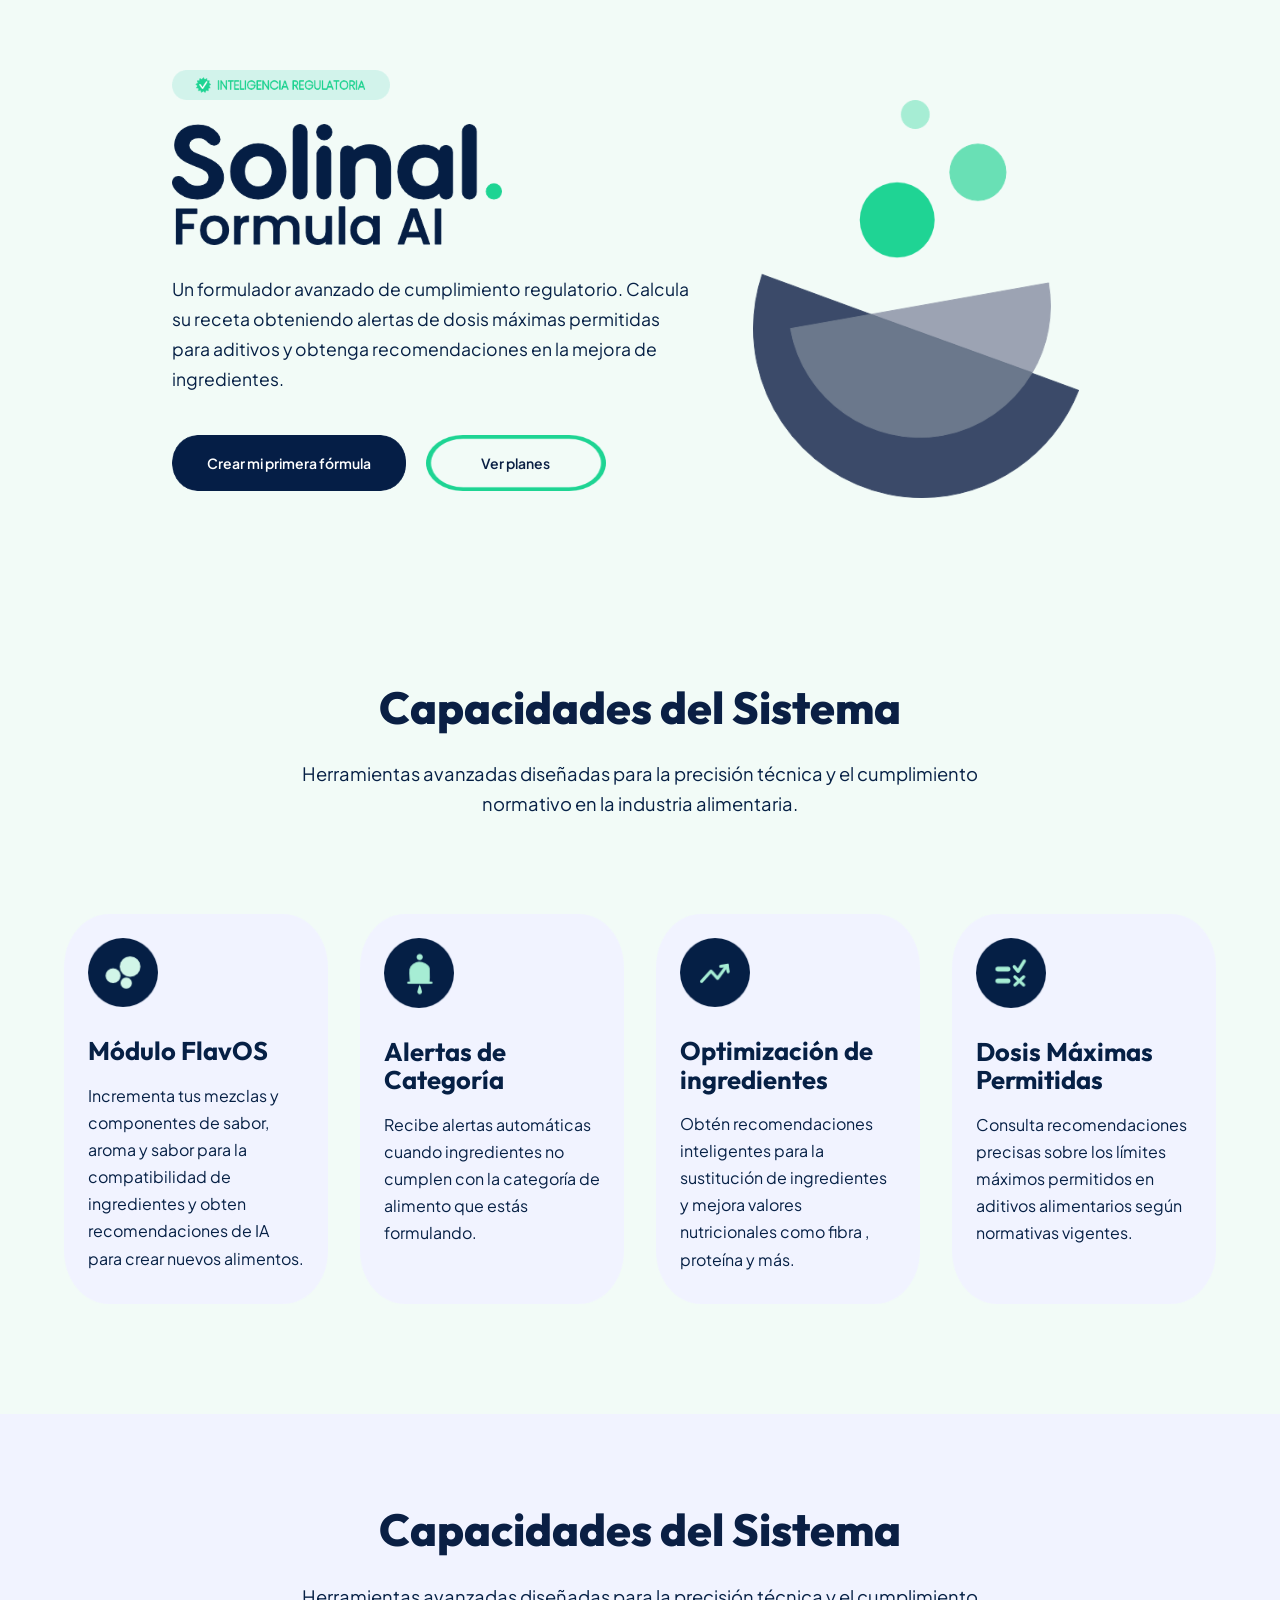
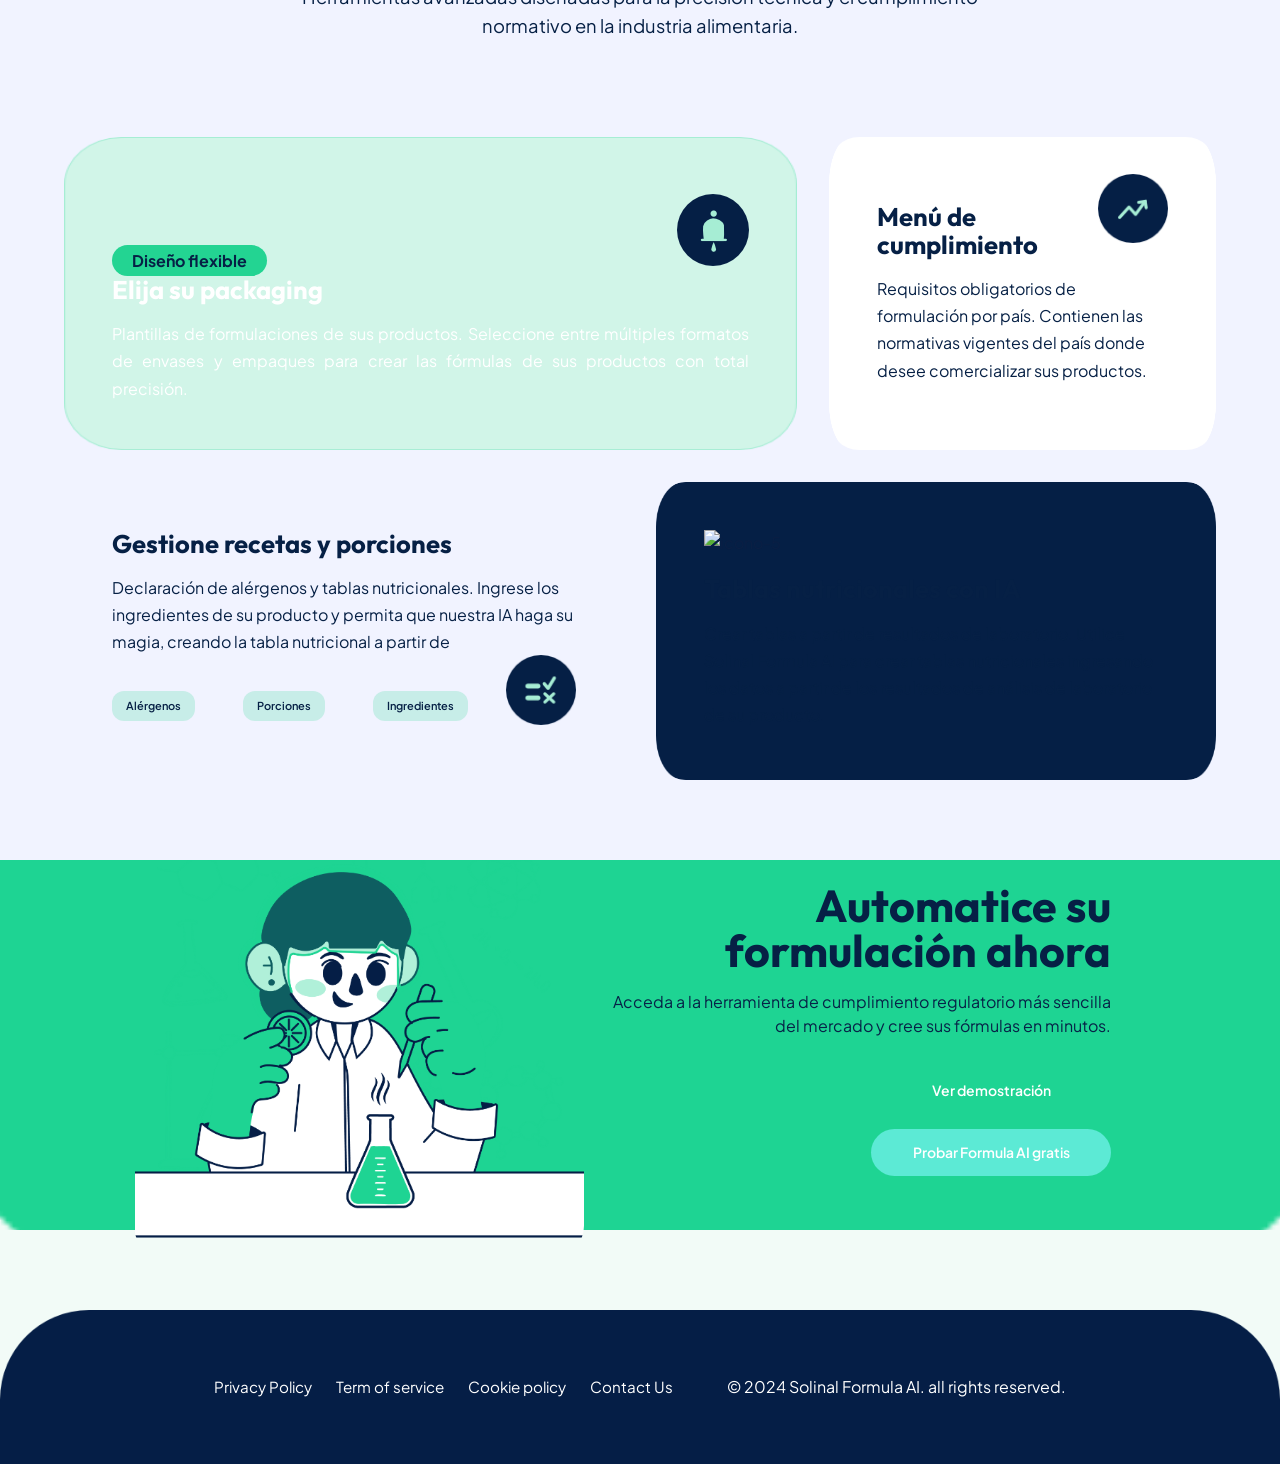
==== Formula/index.html @ 3f22facf "Formula" ====
<!DOCTYPE html>
<html lang="es">
<head>
    <meta charset="UTF-8">
    <meta name="viewport" content="width=device-width, initial-scale=1.0">
    <title>Solinal Formula AI</title>
    <link href="https://fonts.googleapis.com/css2?family=Outfit:wght@400;500;600;700;800&family=Plus+Jakarta+Sans:wght@400;500;600;700&display=swap" rel="stylesheet">
    <link rel="stylesheet" href="styles.css">
</head>
<body>
    <!-- Hero Section -->
    <section class="hero" id="home">
        <div class="hero-content">
            <div class="badge">
                <img src="images/INTELIGENCIA%20REGULATORIA.png" alt="INTELIGENCIA REGULATORIA" class="badge-img" />
            </div>
            <img src="images/Formula Ai.png" alt="Solinal Formula AI" class="hero-title-image" />
            <p>
                Un formulador avanzado de cumplimiento regulatorio.
                Calcula su receta obteniendo alertas de dosis máximas permitidas 
                para aditivos y obtenga recomendaciones en la mejora de ingredientes.
            </p>
            <div class="hero-actions">
                <a href="#demo" class="btn btn-hero-primary btn-hero-disenar">Crear mi primera fórmula</a>
                <a href="#plans" class="btn btn-secondary btn-ver-planes">Ver planes</a>
            </div>
        </div>
        
        <div class="hero-visual">
            <div class="formula-placeholder">
                <img src="images/Logo.png" alt="Logo Solinal Formula AI" class="formula-logo" />
            </div>
        </div>
    </section>

    <!--Capacidades-->

    <section class="capacidades-section-2">
        <h2 class="capacidades-title">Capacidades del Sistema</h2>
        <p class="capacidades-subtitle">
            Herramientas avanzadas diseñadas para la precisión técnica 
            y el cumplimiento normativo en la industria alimentaria.
        </p>
        
        <div class="capacidades-grid">
            
            <!-- CARD 1 -->
            <div class="capacidad-card light card-1">
                <img src="images/icono 1.png" alt="Icono 1" class="capacidad-icon">
                <h3>Módulo FlavOS</h3>
                <p>
                    Incrementa tus mezclas y componentes de sabor, aroma y sabor 
                    para la compatibilidad de ingredientes y obten recomendaciones 
                    de IA para crear nuevos alimentos.
                </p>
            </div>
            
            <!-- CARD 2 -->
            <div class="capacidad-card light card-1">
                <img src="images/icono 2.png" alt="Icono 2" class="capacidad-icon">
                <h3>Alertas de Categoría</h3>
                <p>
                    Recibe alertas automáticas cuando ingredientes no cumplen 
                    con la categoría de alimento que estás formulando.
                </p>
            </div>
            
            <!-- CARD 3 -->
            <div class="capacidad-card light card-1">
                <img src="images/icono 3.png" alt="Icono 3" class="capacidad-icon">
                <h3>Optimización de ingredientes</h3>
                <p>
                    Obtén recomendaciones inteligentes para la sustitución
                     de ingredientes y mejora valores nutricionales como fibra
                     , proteína y más.
                </p>
            </div>
            
            <!-- CARD 4 -->
            <div class="capacidad-card light card-1">
                <img src="images/icono 4.png" alt="Icono 4" class="capacidad-icon">
                <h3>Dosis Máximas Permitidas</h3>
                <p>
                    Consulta recomendaciones precisas sobre los límites máximos permitidos
                     en aditivos alimentarios según normativas vigentes.
                </p>
            </div>

        </div>
    </section>
    
    <!--copia de arquitectura-->
    <section class="arquitectura-section-2">
        <h2 class="section-title-2">Capacidades del Sistema</h2>
        <p class="section-subtitle-2">
            Herramientas avanzadas diseñadas para la precisión técnica 
            y el cumplimiento normativo en la industria alimentaria.
        </p>
        
        <div class="features-grid-2">
            <div class="feature-card-2 light card-1-2">
                <div class="packaging">
                    <p class="Diseño">Diseño flexible</p>
                    <img src="images/icono 2.png" alt="Icono 2" class="icono-2">
                </div>  
                <h3>Elija su packaging</h3>
                <p>
                    Plantillas de formulaciones de sus productos. Seleccione
                    entre múltiples formatos de envases y empaques para 
                    crear las fórmulas de sus productos 
                    con total precisión.
                </p>
            </div>
            
            <div class="feature-card-2 dark card-2-2">
                <div class="header-card">
                    <h3>Menú de cumplimiento</h3>
                    <img src="images/icono 3.png" alt="icono 3" class="icono-3">
                </div>
                <p>
                    Requisitos obligatorios de formulación por país. Contienen 
                    las normativas vigentes del país donde desee comercializar
                     sus productos.
                </p>
            </div>
            
            <div class="feature-card-2 dark card-3-2">
                <h3>Gestione recetas y porciones</h3>
                <p>
                    Declaración de alérgenos y tablas nutricionales. Ingrese
                     los ingredientes de su producto y permita que nuestra IA 
                     haga su magia, creando la tabla nutricional a partir de
                </p>
                <div class="header-icons">
                    <div class="export-icons">
                        <div class="icon-placeholder">Alérgenos</div>
                        <div class="icon-placeholder">Porciones</div>
                        <div class="icon-placeholder">Ingredientes</div>
                    </div>
                    <div>
                        <img src="images/icono 4.png" alt="icono 4" class="icono-4">
                    </div>
                </div>
            </div>
            
            <div class="feature-card-2 light card-4-2">
                <img src="images/icono 5.png" alt="icono-5" class="icono-5">
                <h3>Tablas nutricionales con IA</h3>
                <p>
                    Crear tablas a partir de resultados de laboratorio. Utilice 
                    Solinal Formula AI para crear tablas nutricionales ingresando 
                    los datos a partir de los resultados de análisis de laboratorio
                     de su producto.
                </p>
            </div>
        </div>
    </section>
    
    <!-- CTA Final -->
    <section class="cta-section">
        <div class="scientist-placeholder"></div>
        
        <div class="cta-content">
            <h2>Automatice su formulación ahora</h2>
            <p>
                Acceda a la herramienta de cumplimiento regulatorio más
                 sencilla del mercado y cree sus fórmulas en minutos.
            </p>
            <div>
                <a href="#trial" class="btn btn-primary">Ver demostración</a>
                <a href="#trial" class="btn btn-tertiary">Probar Formula AI gratis</a>
            </div>
        </div>
    </section>
    
    <footer class="footer">
        <ul class="footer-links">
            <li><a href="#privacy">Privacy Policy</a></li>
            <li><a href="#terms">Term of service</a></li>
            <li><a href="#cookies">Cookie policy</a></li>
            <li><a href="#contact">Contact Us</a></li>
        </ul>
        <div class="footer-copyright">
            © 2024 Solinal Formula AI. all rights reserved.
        </div>
    </footer>
</body>
</html>
---- Formula/styles.css ----
:root {
    --primary-green: #5CEAD5;
    --primary-navy: #0A1F44;
    --bg-light: #ffffff;
    --bg-white: #FFFFFF;
    --text-dark: #0A1F44;
    --text-gray: #062045;
    --accent-mint: #E0F7F4;
    --font-display: 'Outfit', sans-serif;   
    --font-body: 'Plus Jakarta Sans', sans-serif;
    --fondo-alto: 1500px;
}

* {
    margin: 0;
    padding: 0;
    box-sizing: border-box;
}

html {
    min-height: 100%;
    height: 100%;
}

body {
    position: relative;
    min-height: 100vh;
    min-height: 100%;
    height: 100%;
    font-family: var(--font-body);
    color: var(--text-dark);
    line-height: 1.6;
    overflow-x: hidden;
    animation: fadeIn 0.5s ease;
    background-image: url('images/fondo.png');
    background-position: center top;
    background-size:  100%;
    background-repeat: no-repeat;
    background-attachment: fixed;
    margin-top: -90px;
}

.navbar {
    position: fixed;
    top: 0;
    width: 100%;
    background: var(--bg-white);
    padding: 1.2rem 5%;
    display: flex;
    justify-content: space-between;
    align-items: center;
    z-index: 1000;
    box-shadow: 0 2px 10px rgba(0,0,0,0.05);
    animation: slideDown 0.6s ease;
}

@keyframes slideDown {
    from { transform: translateY(-100%); opacity: 0; }
    to { transform: translateY(0); opacity: 1; }
}

.logo-placeholder {
    width: 64px;
    height: 64px;
    border-radius: 14px;
    display: flex;
    align-items: center;
    justify-content: center;
    overflow: hidden;
    margin-top: -50px;
    margin-bottom: -50px;
}

.logo-placeholder::after {
    content: '';
}

.logo-image {
    width: 200px;
    height: 100px;
    object-fit: contain;
}

.nav-links {
    display: flex;
    gap: 2.5rem;
    list-style: none;
    align-items: center;
}

.nav-links a {
    text-decoration: none;
    color: var(--text-dark);
    font-weight: 500;
    font-size: 15px;
    transition: color 0.3s ease;
}

.nav-links a:hover {
    color: var(--primary-green);
}

.nav-links a.active {
    color: var(--primary-green);
}

.nav-actions {
    display: flex;
    gap: 1rem;
    align-items: center;
}

.btn {
    padding: 0.75rem 1.8rem;
    border-radius: 25px;
    font-weight: 600;
    font-size: 14px;
    cursor: pointer;
    transition: all 0.3s ease;
    text-decoration: none;
    display: inline-block;
    border: none;
    font-family: var(--font-body);
}

.btn-login {
    background: transparent;
    color: var(--text-dark);
}

.btn-login:hover {
    color: var(--primary-green);
}

.btn-primary {
    background-image: url('images/ver demostracion.png');
    background-repeat: no-repeat;
    background-position: center;
    background-size: contain; /* 🔥 evita deformación */
    background-color: transparent;
    color: white;

    image-rendering: -webkit-optimize-contrast; /* 🔥 mejora nitidez */
    image-rendering: crisp-edges;
}

.btn-primary:hover {
    transform: translateY(-2px);
    box-shadow: 0 6px 20px rgba(92, 234, 213, 0.4);
}

.btn-started {
    background-image: url('images/Get%20started.png');
    background-repeat: no-repeat;
    background-position: center;
    background-size: 100% 100%;
    background-color: transparent;
    color: white;
}

.btn-started:hover {
    filter: brightness(0.95);
}

.btn-secondary {
    background: transparent;
    color: var(--primary-green);
    border: 2px solid var(--primary-green);
}

.btn-secondary:hover {
    background: var(--primary-green);
    color: white;
}

.hero {
    margin: 5rem auto 0;
    padding: 5rem 4% 4rem;
    max-width: 100%;
    width: min(90%, 100%);
    background: transparent;
    display: grid;
    grid-template-columns: auto auto;
    gap: 2rem;
    justify-content: center;
    align-items: start;
}

.hero-content {
    animation: fadeInLeft 0.8s ease;
    width: 100%;
}

@keyframes fadeInLeft {
    from { opacity: 0; transform: translateX(-30px); }
    to { opacity: 1; transform: translateX(0); }
}

.badge {
    display: block;
    margin-bottom: 1.5rem;
}

.badge-img {
    display: block;
    max-width: 320px;
    width: 42%;
    height: auto;
}

.hero-title-image {
    width: min(100%, 330px);
    height: auto;
    margin-bottom: 1.5rem;
}

.hero h1 {
    font-family: var(--font-display);
    font-size: 4rem;
    font-weight: 800;
    line-height: 1.1;
    margin-bottom: 1rem;
    color: var(--primary-navy);
}

.hero h1 .highlight {
    color: var(--primary-green);
}

.hero p {
    font-size: 1.1rem;
    color: var(--text-gray);
    margin-bottom: 2.5rem;
    line-height: 1.7;
    max-width: 520px;
    text-align: left;
}

.hero-actions {
    display: flex;
    gap: 1.2rem;
}

.btn-hero-primary {
    background-image: url('images/Rectángulo%20redondeado.png');
    background-repeat: no-repeat;
    background-position: center;
    background-size: 100% 100%;
    background-color: transparent;
    color: white;
    min-height: 56px;
    padding: 0 2.2rem;
    display: inline-flex;
    align-items: center;
    justify-content: center;
    border: none;
}

.btn-hero-primary:hover {
    transform: translateY(-2px);
    box-shadow: 0 8px 25px rgba(10, 31, 68, 0.3);
}

.btn-ver-planes {
    background-image: url('images/Ver%20planes.png');
    background-repeat: no-repeat;
    background-position: center;
    background-size: 100% 100%;
    background-color: transparent;
    color: var(--text-dark);
    min-height: 56px;
    min-width: 180px;
    padding: 0 2.2rem;
    display: inline-flex;
    align-items: center;
    justify-content: center;
    border: none;
}

.btn-ver-planes:hover {
    filter: brightness(1.02);
}

.hero-visual {
    display: flex;
    align-items: flex-start;
    justify-content: center;
    max-width: 100%;
    animation: fadeInRight 0.8s ease;
}

@keyframes fadeInRight {
    from { opacity: 0; transform: translateX(30px); }
    to { opacity: 1; transform: translateX(0); }
}

.formula-placeholder {
    width: 100%;
    max-width: 500px;
    background: transparent;
    border-radius: 40px;
    position: relative;
    display: flex;
    align-items: center;
    justify-content: center;
}

.formula-logo {
    width: 85%;
    height: auto;
    object-fit: contain;
    margin-top: 30px;
}

.arquitectura-section {
    position: relative;
    padding: 5rem 5%;
    background: transparent;
    text-align: left;
    z-index: -1;
    margin-top: -50px;
}

.arquitectura-section::before {
    content: '';
    position: absolute;
    top: 82%;
    left: 50%;
    transform: translateX(-50%);
    width: 110vw;
    height: 1100px;
    background-image: url('images/Rectángulo%20fondo%201.png');
    background-position: center top;
    background-size: cover;
    background-repeat: no-repeat;
    z-index: -1; /* importante */
    opacity: 1;
}

.section-title {
    text-align: center;
    font-family: var(--font-display);
    font-size: 2.8rem;
    font-weight: 800;
    color: var(--primary-navy);
    margin-bottom: 1rem;
    animation: fadeInUp 0.6s ease;
    position: relative;
    z-index: 1;
}

@keyframes fadeInUp {
    from { opacity: 0; transform: translateY(20px); }
    to { opacity: 1; transform: translateY(0); }
}

.section-subtitle {
    font-size: 1.15rem;
    color: var(--text-gray);
    max-width: 700px;
    margin: 0 auto 10rem;
    animation: fadeInUp 0.6s ease 0.2s backwards;
    position: relative;
    z-index: 1;
    text-align: center;
}

.features-grid {
    display: flex;
    flex-wrap: wrap;
    gap: 2rem;
    max-width: 1200px;
    margin: 0 auto;
    position: relative;
    z-index: 1;
}

.capabilities-list{
    display: flex;
    flex-wrap: wrap;
    gap: 2rem;
    max-width: 1200px;
    margin: 0 auto;
    position: relative;
    z-index: 1;
}

.feature-card {
    flex: 1 1 calc(50% - 1rem);
    padding: 3rem;
    border-radius: 30px;
    transition: transform 0.3s ease, box-shadow 0.3s ease;
    animation: fadeInUp 0.6s ease;
}

.feature-card:nth-child(1) {
    flex: 1.1 1 calc(60% - 1rem);
    animation-delay: 0.1s;
}

.feature-card:nth-child(2) {
    flex: 0.9 1 calc(40% - 1rem);
    animation-delay: 0.2s;
}

.feature-card:nth-child(3) {
    flex: 0.9 1 calc(40% - 1rem);
    animation-delay: 0.3s;
}

.feature-card:nth-child(4) {
    flex: 1.1 1 calc(60% - 1rem);
    animation-delay: 0.4s;
}

.feature-card:hover {
    transform: translateY(-5px);
}

.feature-card.light {
    background: transparent;
}

.feature-card.dark {
    background: transparent;
    color: white;
}

.feature-card.card-1 {
    background: url('images/Rectángulo%20redondeado%201.png') no-repeat center/100% 100%;
}

.feature-card.card-2 {
    background: url('images/Rectángulo%20redondeado%202.png') no-repeat center/100% 100%;
    color: white;
    align-content: center;
}

.feature-card h3 {
    font-family: var(--font-display);
    font-size: 1.6rem;
    font-weight: 700;
    margin-bottom: 1rem;
    color: var(--primary-navy);
    line-height: 1.1;
}

.feature-card.light h3 {
    color: var(--primary-navy);
}

.feature-card p {
    font-size: 1rem;
    line-height: 1.7;
    margin-bottom: 1.5rem;
    opacity: 0.9;
}

.feature-card.dark p {
    color: var(--text-gray);
}

.feature-card.light p {
    color: var(--text-gray);
}

.feature-link {
    color: #1FD895;
    font-weight: 600;
    text-decoration: none;
    display: inline-flex;
    align-items: center;
    gap: 0.5rem;
    font-size: 1.1rem;
}

.feature-link.casilla{
    background: url(images/Rectángulo\ redondeado\ 2.1.png);
    background-repeat: no-repeat;
    background-position: center;
    background-size: 100% 100%;
    width: 340px;
    height: 35px; /* importante: define altura */
    display: flex;
    align-items: center;      /* centra vertical */
    justify-content: center;  /* centra horizontal */
    text-align: center;
    font-style: italic;
}

.feature-link.casilla::after {
    content: none;
}

.feature-card.card-2 .feature-link {
    position: relative;
    top: 1rem;
}

.feature-card.dark .feature-link {
    color: var(--primary-navy);
}

.feature-link:hover {
    gap: 0.8rem;
}

.feature-link::after {
    content: '';
    display: inline-block;
    width: 40px;
    height: 40px;
    background: url('images/saber%20mas.png') center/contain no-repeat;
    transition: transform 0.3s ease;
}

.feature-link:hover::after {
    transform: translateX(3px);
}

.export-icons {
    display: flex;
    gap: 3rem;
    margin-top: 1.5rem;
}

.icon-placeholder {
    display: inline-flex;
    align-items: center;
    justify-content: center;
    padding: 6px 14px;
    background: #2dd29436;
    border-radius: 12px;
    font-size: 11px;
    font-weight: 600;
    color: #062045;
    width: auto;  
    height: auto;  
    white-space: nowrap; 
}

.icono-1{
    width: 54px;
    margin-bottom: 25px;
}
.feature-card.light .icon-placeholder {
    background: #d8d7fe;
}

.capacidades-section {
    position: relative;
    padding: 5rem 5%;
    background: transparent;
    text-align: left;
    z-index: -1;
    margin-top: -50px;
}

.capabilities-list {
    display: flex;
    flex-wrap: wrap;
    gap: 2rem;
    max-width: 1200px;
    margin: 0 auto;
    position: relative;
    z-index: 1;
}

.capability-card {
    background: url('images/Rectángulo%20redondeado%205.1.png') no-repeat center/100% 100%;
    padding: 2rem;
    border-radius: 30px;
    box-shadow: 0 10px 35px rgba(10, 31, 68, 0.05);
    padding-left: 13rem;
    padding-right: 13rem;
}

.capability-card:nth-child(2) {
    background: url('images/Rectángulo%20redondeado%205.2.png') no-repeat center/100% 100%;
}

.capability-card:nth-child(3) {
    background: url('images/Rectángulo%20redondeado%205.3.png') no-repeat center/100% 100%;
}

.capability-card:nth-child(4) {
    background: url('images/Rectángulo%20redondeado%205.4.png') no-repeat center/100% 100%;
}

.capability-card h3 {
    font-family: var(--font-display);
    font-size: 1.4rem;
    margin-bottom: 1rem;
    color: #1ad59d;
}

.capability-card p {
    color: white;
    line-height: 1.8;
}

.cta-section {
    display: flex;
    gap: 2rem;
    align-items: center;
    justify-content: center;
    background: url(images/Rectángulo\ redondeado\ 6.png) no-repeat center;
    background-size: 110% 110%;
    color: white;
    margin-top: -30px;
    height: 400px;
}

.scientist-placeholder {
    position: relative;
    width: 390px;
    height: 305px;
    border-radius: 32px;
    overflow: visible;
}

.scientist-placeholder::before {
    content: '';
    position: absolute;
    top: -70px;
    left: -35px;
    width: 450px;
    height: 450px;
    background-image: url('images/ilustracion.png');
    background-position: center;
    background-size: contain;
    background-repeat: no-repeat;
    border-radius: 32px;
    z-index: 1;
}

.cta-content {
    max-width: 520px;
    text-align: right;
}

.cta-content h2 {
    font-family: var(--font-display);
    font-size: 2.8rem;
    margin-bottom: 1rem;
    line-height: 1;
   color: #062045;
}

.cta-content p {
    color: #072247;
    margin-bottom: 1.8rem;
    line-height: 1.5;

}

.footer {
    margin-top: 80px;
    padding: 4rem 5%;
    background-image: url('images/Rectángulo\ redondeado\ inferior.png');
    background-position: center top;
    background-size: cover;
    background-repeat: no-repeat;
    display: flex;
    justify-content: space-between;
    align-items: center;
    flex-wrap: wrap;
    gap: 1rem;
}

.footer-links {
    display: flex;
    gap: 1.5rem;
    list-style: none;
    margin-left: 150px;
}

.footer-links a {
    text-decoration: none;
    color: white;
    font-size: 0.95rem;
}

.footer-links a:hover {
    color: var(--primary-green);
}

.footer-copyright {
    color: white;
    margin-right: 150px;
}

@keyframes fadeIn {
    from { opacity: 0; }
    to { opacity: 1; }
}


.arquitectura-section-2 {
    position: relative;
    padding: 5rem 5%;
    margin-top: 30px;
    z-index: 2;
}

.arquitectura-section-2::before {
    content: '';
    position: absolute;
    top: 0;
    left: 50%;
    transform: translateX(-50%);
    width: 110vw;
    height: 100%;
    background-image: url('images/Rectángulo.png');
    background-position: center;
    background-repeat: no-repeat;
    background-size: cover;
    z-index: -1;
}

.section-title-2 {
    text-align: center;
    font-family: var(--font-display);
    font-size: 2.8rem;
    font-weight: 800;
    color: var(--primary-navy);
    margin-bottom: 1rem;
}

.section-subtitle-2 {
    font-size: 1.15rem;
    color: var(--text-gray);
    max-width: 700px;
    margin: 0 auto 6rem;
    text-align: center;
}

.features-grid-2 {
    display: flex;
    flex-wrap: wrap;
    gap: 2rem;
    max-width: 1200px;
    margin: 0 auto;
}

.feature-card-2 {
    flex: 1 1 calc(50% - 1rem);
    padding: 3rem;
    border-radius: 30px;
}

/* tamaños (igual que antes pero independientes) */
.feature-card-2:nth-child(1) {
    flex: 1.1 1 calc(65% - 1rem);
}

.feature-card-2:nth-child(2) {
    flex: 0.9 1 calc(35% - 1rem);
}

.feature-card-2:nth-child(3) {
    flex: 0.9 1 calc(50% - 1rem);
}

.feature-card-2:nth-child(4) {
    flex: 1.1 1 calc(50% - 1rem);
}

/* estilos visuales */
.feature-card-2.light {
    background: url('images/Rectángulo\ redondeado\ 3.png') no-repeat center/100% 100%;
}

.feature-card-2.dark {
    background: url('images/Rectángulo\ redondeado\ 4.png') no-repeat center/100% 100%;
    color: white;
}

.feature-card-2 h3 {
    font-family: var(--font-display);
    font-size: 1.6rem;
    margin-bottom: 1rem;
    color: #FFFFFF;
    line-height: 1.1;
}

.feature-card-2 p {
    font-size: 1rem;
    line-height: 1.7;
    text-align: justify;
    color: #FFFFFF
}

.feature-card-2 p.Diseño{
    background-color: #23d492;
    display: inline-block;
    margin-top: 60px;
    padding: 2px 20px;
    border-radius: 20px;
    font-weight: bold;
    color:#062045
}

.packaging{
    display: flex;
    justify-content: space-between;
    align-items: center;
}

.header-card {
    display: flex;
    justify-content: space-between;
    align-items: center;
}

.icono-3 {
    position: relative;
    top: -30px;
    width: 70px;
}

.feature-card-2.dark.card-2-2 {
    display: flex;
    flex-direction: column;
    justify-content: center; /* 🔥 centra vertical */
    background: url('images/Rectángulo\ redondeado\ 1.png') no-repeat center/100% 100%;
}

.feature-card-2.card-2-2 h3 {
    color: #062045; /* tu color */
}

.feature-card-2.card-2-2 p {
    color: #062045; /* otro color si quieres */
    text-align: left;
}

.header-icons{
    display: flex;
    justify-content: space-between;
    align-items: center;
}

.icono-4{
    width: 70px;
}

.feature-card-2.card-3-2 h3 {
    text-align: left;
    color: #062045;
}

.feature-card-2.card-3-2 p {
    text-align: left;
    color: #062045;
}

.feature-card-2.light.card-4-2{
    background: url('images/Rectángulo\ redondeado\ 5.png') no-repeat center/100% 100%;
    padding-bottom: 0;
}

.icono-5{
    margin-top: -30px;
    margin-bottom: 20px;
    width: 80px;
}

.feature-card-2.light.card-4-2 h3{
    color: #062045;
}

.feature-card-2.light.card-4-2 p{
    color: #062045;
    text-align: left;
}

.btn-tertiary{
    background: var(--primary-green);
    color: white;
    border: none;
    padding: 0.75rem 1.8rem;
    border-radius: 25px;
}

.cta-content div {
    display: flex;
    flex-direction: column;
    align-items: flex-end; /* porque tu texto está a la derecha */
    gap: 1rem;
}

.cta-content .btn {
    width: 240px;
    text-align: center;
}

.btn-primary:hover,
.btn-tertiary:hover {
    transform: translateY(-2px);
    box-shadow: 0 6px 20px rgba(92, 234, 213, 0.4);
}

/* ============================= */
/* NUEVA SECCIÓN CAPACIDADES */
/* ============================= */

.capacidades-section-2 {
    position: relative;
    padding: 5rem 5%;
    background: transparent;
    text-align: left;
    margin-top: 30px;
}

.capacidades-title {
    text-align: center;
    font-family: var(--font-display);
    font-size: 2.8rem;
    font-weight: 800;
    color: var(--primary-navy);
    margin-bottom: 1rem;
}

.capacidades-subtitle {
    font-size: 1.15rem;
    color: var(--text-gray);
    max-width: 700px;
    margin: 0 auto 6rem;
    text-align: center;
}

.capacidades-grid {
    display: flex;
    gap: 2rem;
    max-width: 1200px;
    margin: 0 auto;
    flex-wrap: nowrap;
}

.capacidad-card {
    flex: 1;
    padding: 1.5rem;
    border-radius: 30px;
    min-width: 0;
    height: 390px;
    display: flex;
    flex-direction: column;
    justify-content: flex-start;
}


.capacidad-card.light {
    background: url('images/cuadrado.png') no-repeat center/100% 100%;
}

.capacidad-card.dark {
    background: url('images/cuadrado\ -\ copia.png') no-repeat center/100% 100%;
    color: white;
}

.capacidad-card h3 {
    font-family: var(--font-display);
    font-size: 1.6rem;
    margin-bottom: 1rem;
    color: #062045;
    line-height: 1.1;
    margin-top: 30px;
}

.capacidad-card p {
    font-size: 1rem;
    line-height: 1.7;
    text-align: left;
    color: #062045;
}

/* etiqueta verde */
.capacidad-tag {
    background-color: #23d492;
    display: inline-block;
    margin-top: 60px;
    padding: 2px 20px;
    border-radius: 20px;
    font-weight: bold;
    color:#062045;
}

/* headers internos */
.capacidad-header {
    display: flex;
    justify-content: space-between;
    align-items: center;
}

.capacidad-icons {
    display: flex;
    justify-content: space-between;
    align-items: center;
    width: 70px;
    margin-bottom: 15px;
}

/* iconos */
.capacidad-icon {
    width: 70px;
}

/* card especial 2 */
.capacidad-card.card-2 {
    display: flex;
    flex-direction: column;
    justify-content: center;
    background: url('images/cuadrado\ -\ copia\ \(2\).png') no-repeat center/100% 100%;
}

.capacidad-card.card-2 h3 {
    color: #062045;
}

.capacidad-card.card-2 p {
    color: #062045;
    text-align: left;
}

/* card 3 */
.capacidad-card.card-3 h3 {
    text-align: left;
    color: #062045;
}

.capacidad-card.card-3 p {
    text-align: left;
    color: #062045;
}

/* card 4 */
.capacidad-card.card-4 {
    background: url('images/cuadrado\ -\ copia\ \(3\).png') no-repeat center/100% 100%;
    padding-bottom: 0;
}

.capacidad-card.card-4 h3 {
    color: #062045;
}

.capacidad-card.card-4 p {
    color: #062045;
    text-align: left;
}
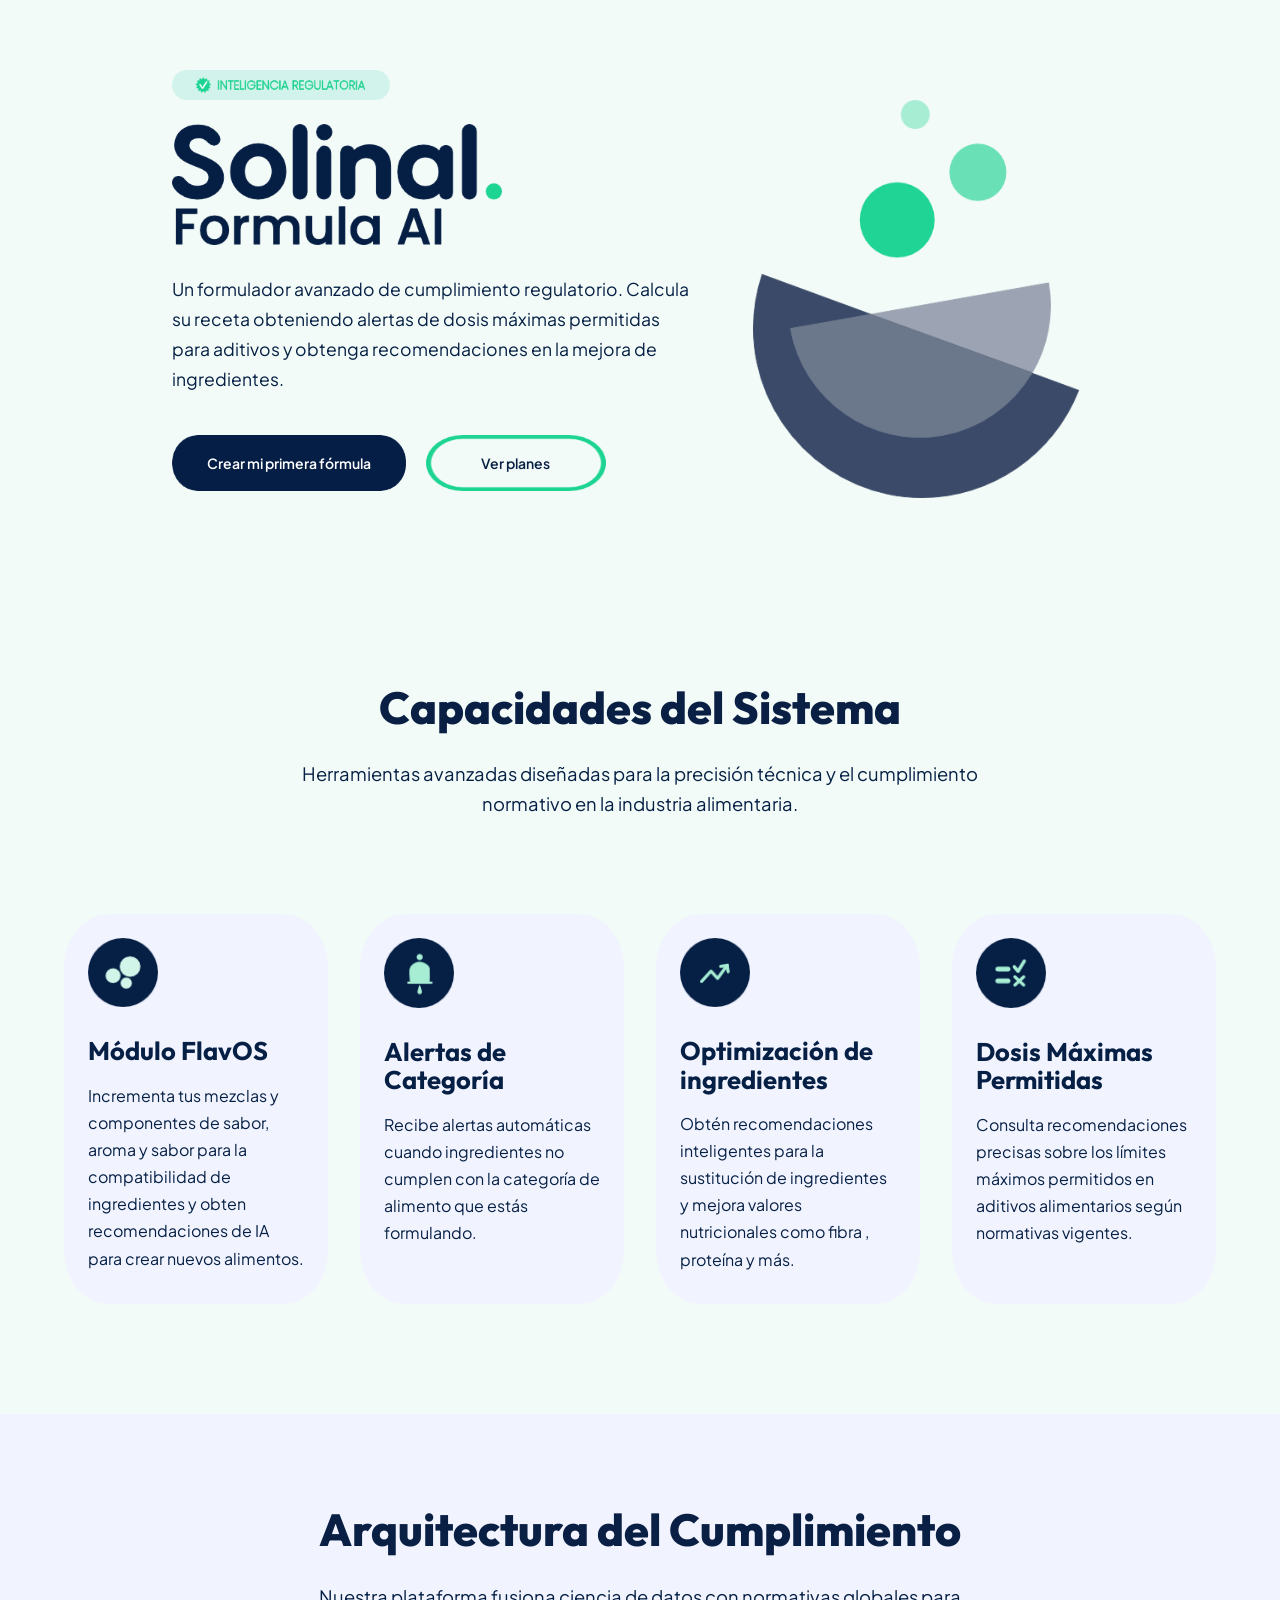
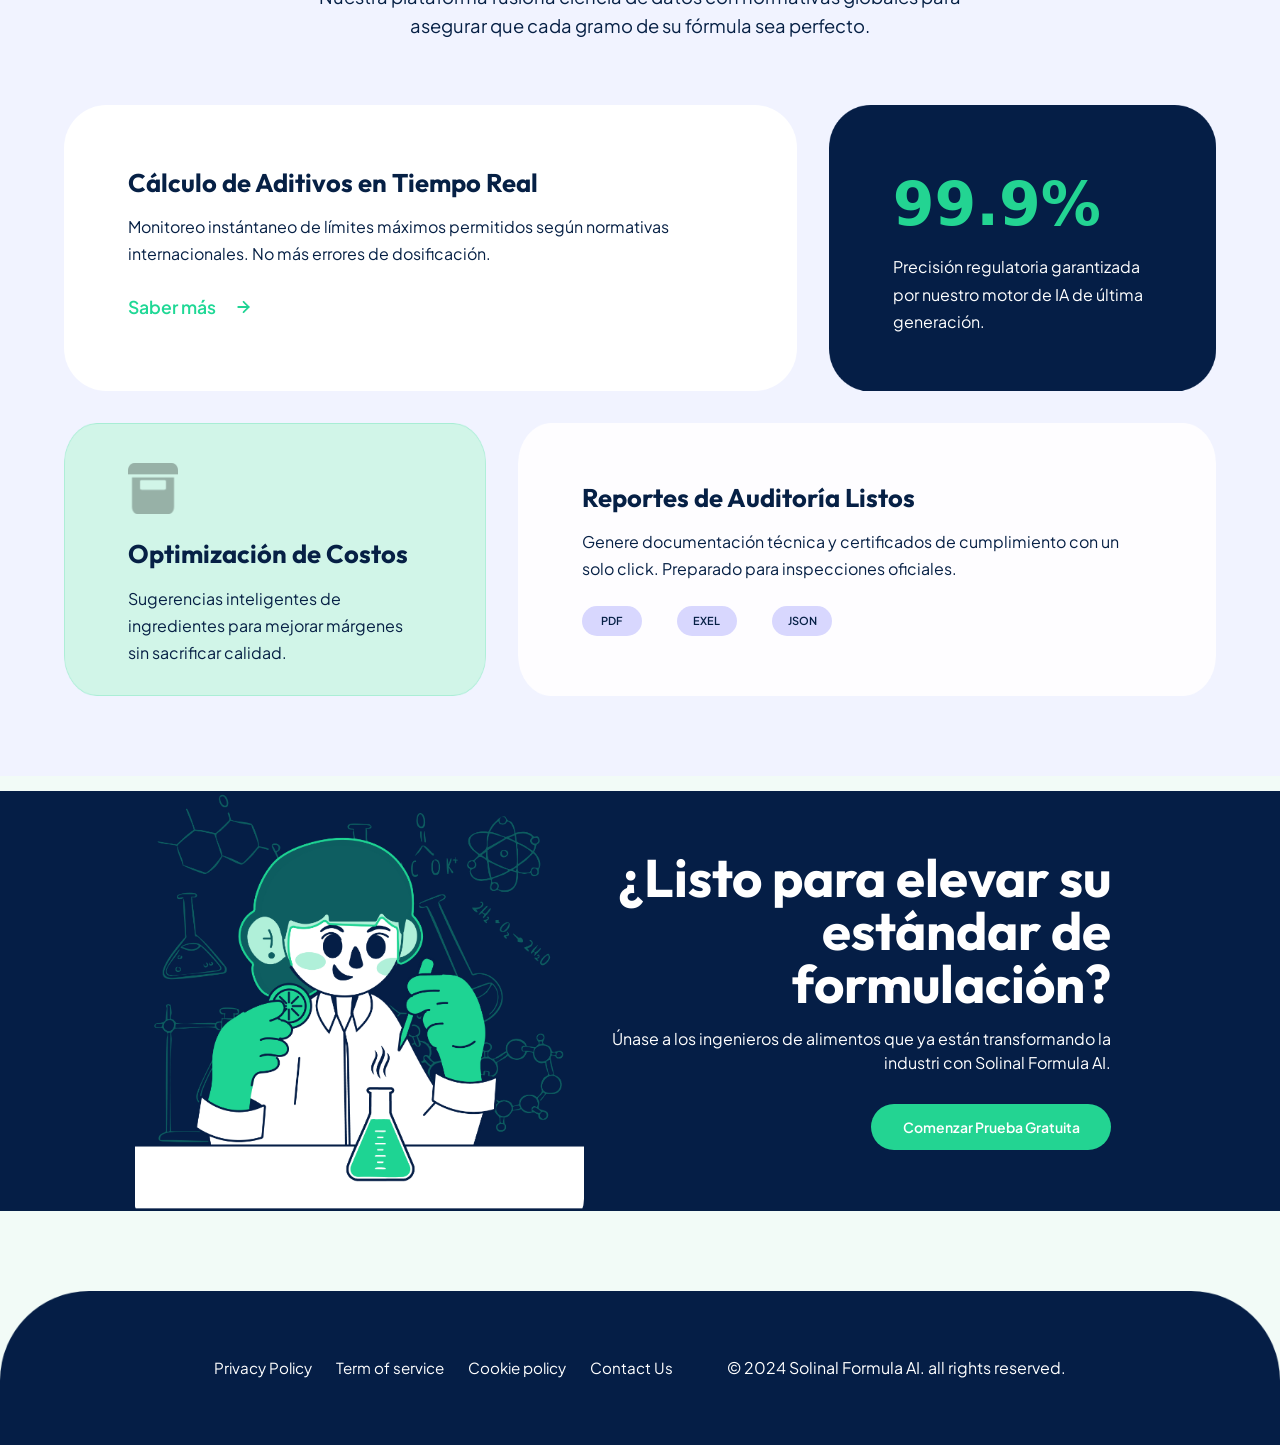
==== commit 3db842ae: "Formula final" ====
--- a/Formula/index.html
+++ b/Formula/index.html
@@ -91,67 +91,52 @@
     
     <!--copia de arquitectura-->
     <section class="arquitectura-section-2">
-        <h2 class="section-title-2">Capacidades del Sistema</h2>
+        <h2 class="section-title-2">Arquitectura del Cumplimiento</h2>
         <p class="section-subtitle-2">
-            Herramientas avanzadas diseñadas para la precisión técnica 
-            y el cumplimiento normativo en la industria alimentaria.
+            Nuestra plataforma fusiona ciencia de datos con normativas
+            globales para asegurar que cada gramo de su fórmula sea perfecto.
         </p>
         
         <div class="features-grid-2">
             <div class="feature-card-2 light card-1-2">
-                <div class="packaging">
-                    <p class="Diseño">Diseño flexible</p>
-                    <img src="images/icono 2.png" alt="Icono 2" class="icono-2">
-                </div>  
-                <h3>Elija su packaging</h3>
+                <h3>Cálculo de Aditivos en Tiempo Real</h3>
                 <p>
-                    Plantillas de formulaciones de sus productos. Seleccione
-                    entre múltiples formatos de envases y empaques para 
-                    crear las fórmulas de sus productos 
-                    con total precisión.
+                    Monitoreo instántaneo de límites máximos permitidos según 
+                    normativas internacionales. No más errores de dosificación.
                 </p>
+                <a href="#" class="feature-link">Saber más</a>
             </div>
             
             <div class="feature-card-2 dark card-2-2">
                 <div class="header-card">
-                    <h3>Menú de cumplimiento</h3>
-                    <img src="images/icono 3.png" alt="icono 3" class="icono-3">
+                    <h3>99.9%</h3>
                 </div>
                 <p>
-                    Requisitos obligatorios de formulación por país. Contienen 
-                    las normativas vigentes del país donde desee comercializar
-                     sus productos.
+                    Precisión regulatoria garantizada por nuestro motor de IA
+                    de última generación.
                 </p>
             </div>
             
             <div class="feature-card-2 dark card-3-2">
-                <h3>Gestione recetas y porciones</h3>
+                <img src="images/icono 5.png" alt="icono 5" class="icono-5">
+                <h3>Optimización de Costos</h3>
                 <p>
-                    Declaración de alérgenos y tablas nutricionales. Ingrese
-                     los ingredientes de su producto y permita que nuestra IA 
-                     haga su magia, creando la tabla nutricional a partir de
+                    Sugerencias inteligentes de ingredientes para mejorar
+                    márgenes sin sacrificar calidad.
                 </p>
-                <div class="header-icons">
-                    <div class="export-icons">
-                        <div class="icon-placeholder">Alérgenos</div>
-                        <div class="icon-placeholder">Porciones</div>
-                        <div class="icon-placeholder">Ingredientes</div>
-                    </div>
-                    <div>
-                        <img src="images/icono 4.png" alt="icono 4" class="icono-4">
-                    </div>
-                </div>
             </div>
             
             <div class="feature-card-2 light card-4-2">
-                <img src="images/icono 5.png" alt="icono-5" class="icono-5">
-                <h3>Tablas nutricionales con IA</h3>
+                <h3>Reportes de Auditoría Listos</h3>
                 <p>
-                    Crear tablas a partir de resultados de laboratorio. Utilice 
-                    Solinal Formula AI para crear tablas nutricionales ingresando 
-                    los datos a partir de los resultados de análisis de laboratorio
-                     de su producto.
+                    Genere documentación técnica y certificados de cumplimiento
+                    con un solo click. Preparado para inspecciones oficiales.
                 </p>
+                <div class="export-icons">
+                    <div class="icon-placeholder">PDF</div>
+                    <div class="icon-placeholder">EXEL</div>
+                    <div class="icon-placeholder">JSON</div>
+                </div>
             </div>
         </div>
     </section>
@@ -161,14 +146,13 @@
         <div class="scientist-placeholder"></div>
         
         <div class="cta-content">
-            <h2>Automatice su formulación ahora</h2>
+            <h2>¿Listo para elevar su estándar de formulación?</h2>
             <p>
-                Acceda a la herramienta de cumplimiento regulatorio más
-                 sencilla del mercado y cree sus fórmulas en minutos.
+                Únase a los ingenieros de alimentos que ya están transformando
+                la industri con Solinal Formula AI.
             </p>
             <div>
-                <a href="#trial" class="btn btn-primary">Ver demostración</a>
-                <a href="#trial" class="btn btn-tertiary">Probar Formula AI gratis</a>
+                <a href="#trial" class="btn btn-tertiary">Comenzar Prueba Gratuita</a>
             </div>
         </div>
     </section>
--- a/Formula/styles.css
+++ b/Formula/styles.css
@@ -472,6 +472,7 @@
     align-items: center;
     gap: 0.5rem;
     font-size: 1.1rem;
+    margin-top: 20px;
 }
 
 .feature-link.casilla{
@@ -520,7 +521,7 @@
 
 .export-icons {
     display: flex;
-    gap: 3rem;
+    gap: 2.2rem;
     margin-top: 1.5rem;
 }
 
@@ -529,12 +530,12 @@
     align-items: center;
     justify-content: center;
     padding: 6px 14px;
-    background: #2dd29436;
-    border-radius: 12px;
+    background: #d8d7fe;
+    border-radius: 20px;
     font-size: 11px;
     font-weight: 600;
     color: #062045;
-    width: auto;  
+    width: 60px;  
     height: auto;  
     white-space: nowrap; 
 }
@@ -543,9 +544,7 @@
     width: 54px;
     margin-bottom: 25px;
 }
-.feature-card.light .icon-placeholder {
-    background: #d8d7fe;
-}
+
 
 .capacidades-section {
     position: relative;
@@ -604,17 +603,17 @@
     gap: 2rem;
     align-items: center;
     justify-content: center;
-    background: url(images/Rectángulo\ redondeado\ 6.png) no-repeat center;
+    background: url(images/Rectángulo\ redondeado2.png) no-repeat center;
     background-size: 110% 110%;
     color: white;
-    margin-top: -30px;
-    height: 400px;
+    margin-top: 15px;
+    height: 420px;
 }
 
 .scientist-placeholder {
     position: relative;
     width: 390px;
-    height: 305px;
+    height: 300px;
     border-radius: 32px;
     overflow: visible;
 }
@@ -641,14 +640,14 @@
 
 .cta-content h2 {
     font-family: var(--font-display);
-    font-size: 2.8rem;
+    font-size: 3.3rem;
     margin-bottom: 1rem;
     line-height: 1;
-   color: #062045;
+    color: #FFFFFF;
 }
 
 .cta-content p {
-    color: #072247;
+    color: #FFFFFF;
     margin-bottom: 1.8rem;
     line-height: 1.5;
 
@@ -731,7 +730,7 @@
     font-size: 1.15rem;
     color: var(--text-gray);
     max-width: 700px;
-    margin: 0 auto 6rem;
+    margin: 0 auto 4rem;
     text-align: center;
 }
 
@@ -745,8 +744,9 @@
 
 .feature-card-2 {
     flex: 1 1 calc(50% - 1rem);
-    padding: 3rem;
+    padding: 4rem;
     border-radius: 30px;
+    text-align: left;
 }
 
 /* tamaños (igual que antes pero independientes) */
@@ -759,36 +759,39 @@
 }
 
 .feature-card-2:nth-child(3) {
-    flex: 0.9 1 calc(50% - 1rem);
+    flex: 0.9 1 calc(38% - 1rem);
 }
 
 .feature-card-2:nth-child(4) {
-    flex: 1.1 1 calc(50% - 1rem);
+    flex: 1.1 1 calc(62% - 1rem);
 }
 
 /* estilos visuales */
 .feature-card-2.light {
+    background: url('images/Rectángulo\ redondeado\ 1.png') no-repeat center/100% 100%;
+    align-content: center;
+}
+
+.feature-card-2.dark {
     background: url('images/Rectángulo\ redondeado\ 3.png') no-repeat center/100% 100%;
-}
-
-.feature-card-2.dark {
-    background: url('images/Rectángulo\ redondeado\ 4.png') no-repeat center/100% 100%;
-    color: white;
+    color: white;
+    padding-top: 40px;
+    padding-bottom: 30px;
 }
 
 .feature-card-2 h3 {
     font-family: var(--font-display);
     font-size: 1.6rem;
     margin-bottom: 1rem;
-    color: #FFFFFF;
+    color: #062045;
     line-height: 1.1;
 }
 
 .feature-card-2 p {
     font-size: 1rem;
     line-height: 1.7;
-    text-align: justify;
-    color: #FFFFFF
+    text-align: left;
+    color: #062045;
 }
 
 .feature-card-2 p.Diseño{
@@ -823,15 +826,17 @@
     display: flex;
     flex-direction: column;
     justify-content: center; /* 🔥 centra vertical */
-    background: url('images/Rectángulo\ redondeado\ 1.png') no-repeat center/100% 100%;
+    background: url('images/Rectángulo\ redondeado2.png') no-repeat center/100% 100%;
 }
 
 .feature-card-2.card-2-2 h3 {
-    color: #062045; /* tu color */
+    color: #23d492; /* tu color */
+    font-size: 60px;
+    font-family: system-ui, -apple-system, BlinkMacSystemFont, 'Segoe UI', Roboto, Oxygen, Ubuntu, Cantarell, 'Open Sans', 'Helvetica Neue', sans-serif;
 }
 
 .feature-card-2.card-2-2 p {
-    color: #062045; /* otro color si quieres */
+    color: #FFFFFF; /* otro color si quieres */
     text-align: left;
 }
 
@@ -856,14 +861,17 @@
 }
 
 .feature-card-2.light.card-4-2{
-    background: url('images/Rectángulo\ redondeado\ 5.png') no-repeat center/100% 100%;
+    background: url('images/Rectángulo\ redondeado\ \ 4.png') no-repeat center/100% 100%;
     padding-bottom: 0;
+    align-content: center;
+    padding-top: 0;
 }
 
 .icono-5{
-    margin-top: -30px;
+    margin-top: 0;
     margin-bottom: 20px;
-    width: 80px;
+    width: 50px;
+    filter: grayscale(100%) brightness(0) contrast(100);
 }
 
 .feature-card-2.light.card-4-2 h3{
@@ -876,7 +884,7 @@
 }
 
 .btn-tertiary{
-    background: var(--primary-green);
+    background: #23d492;
     color: white;
     border: none;
     padding: 0.75rem 1.8rem;
